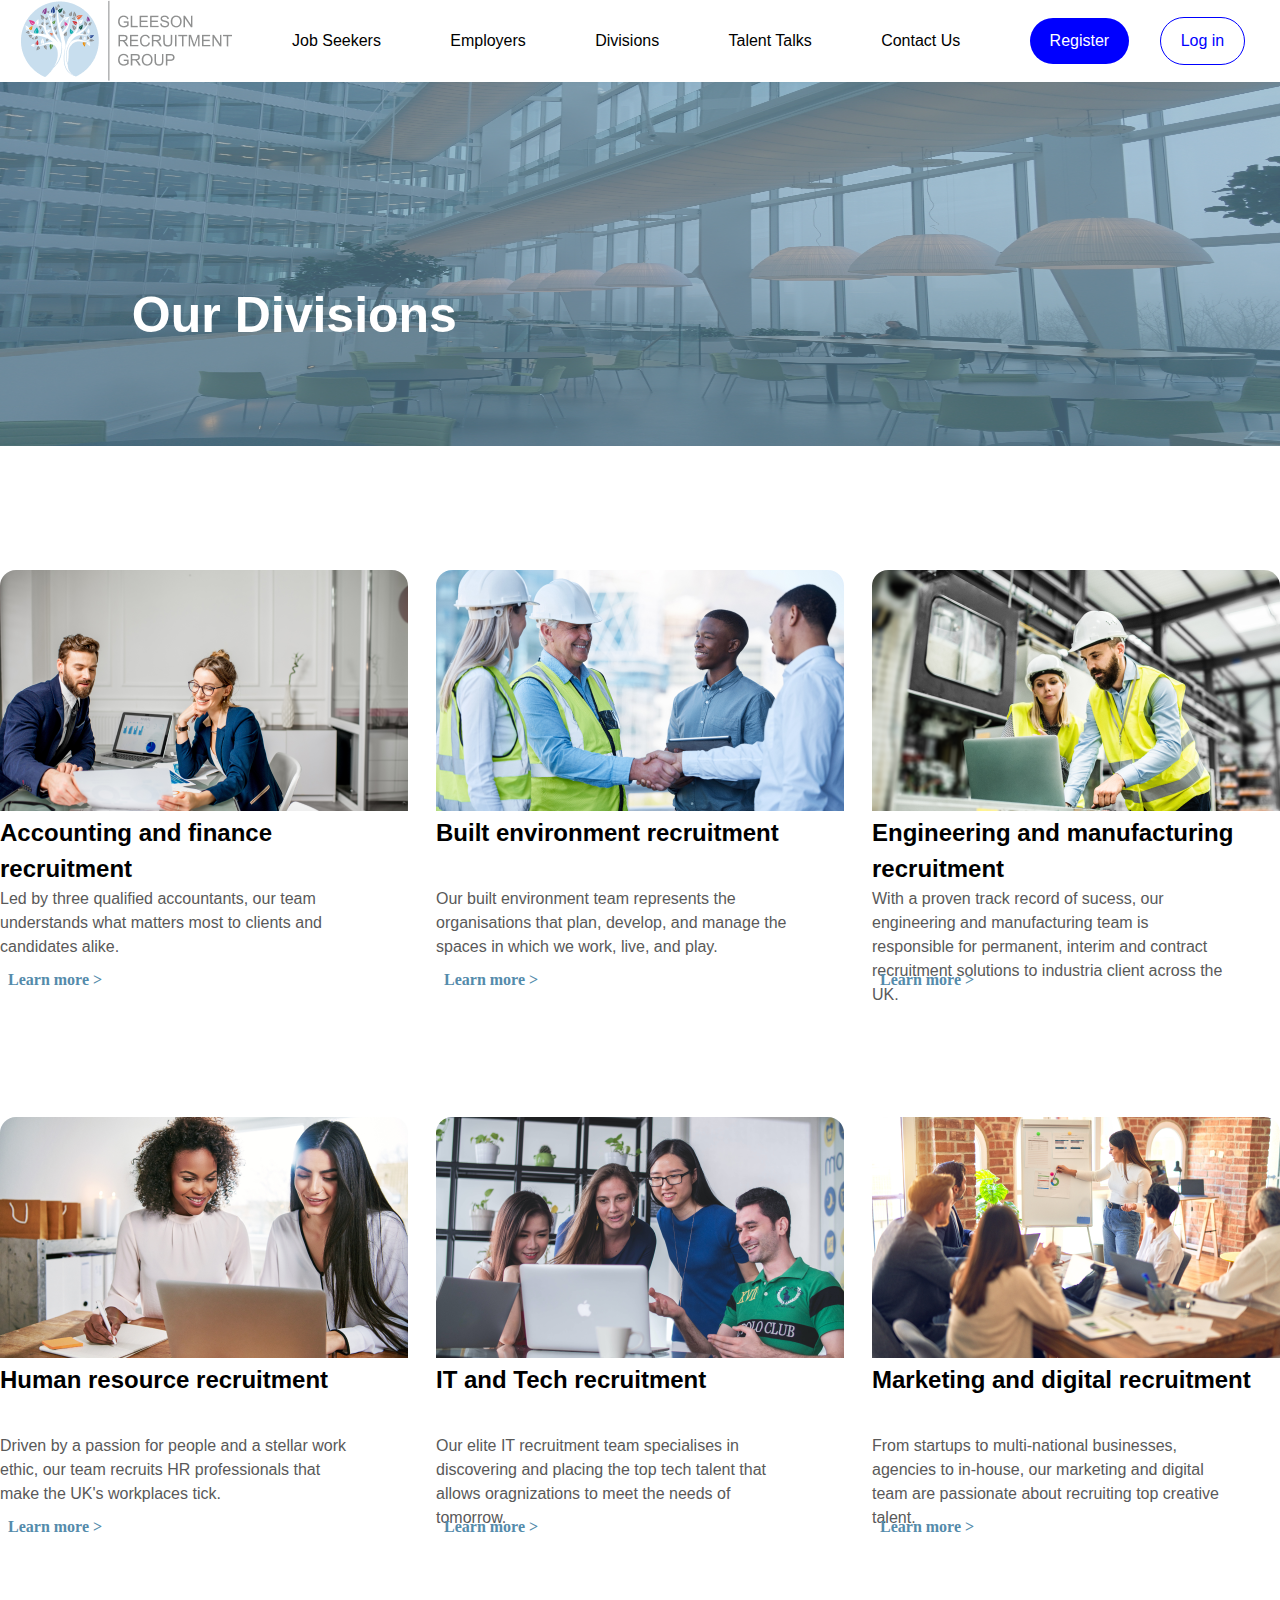
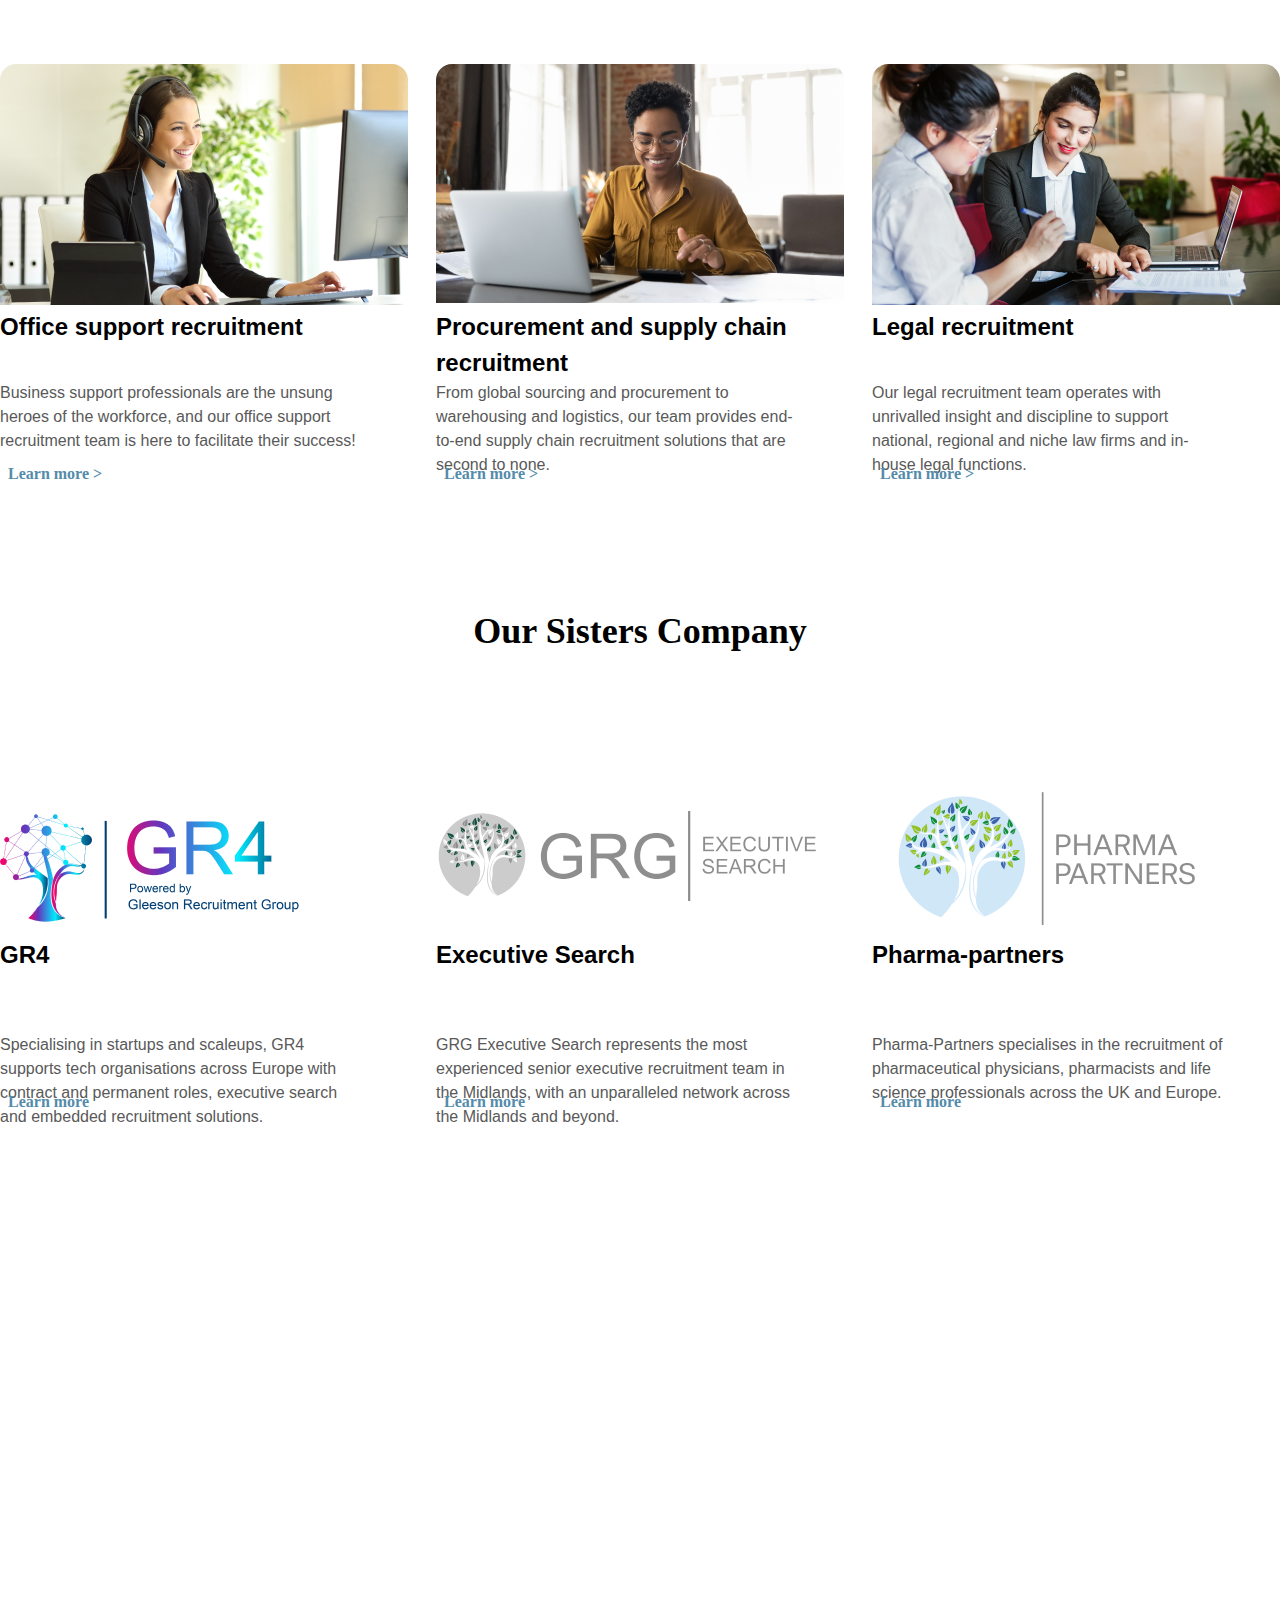
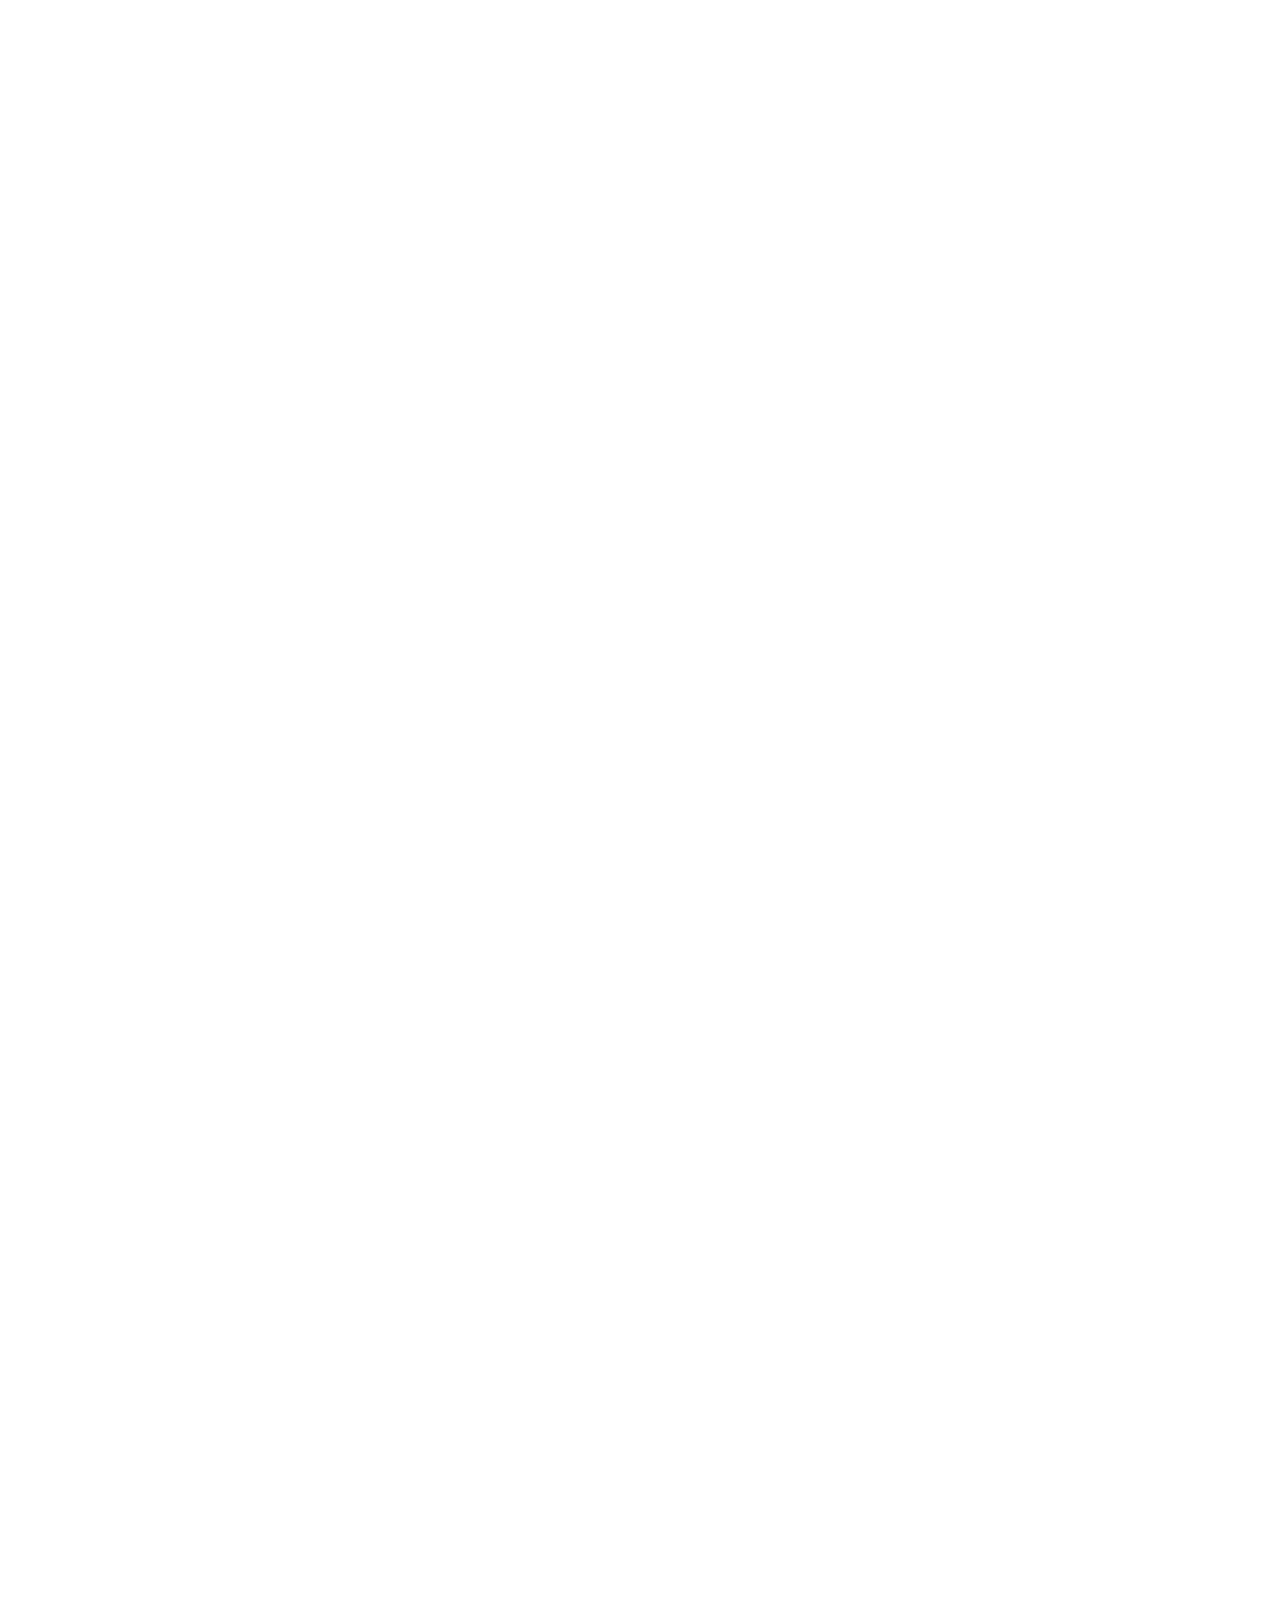
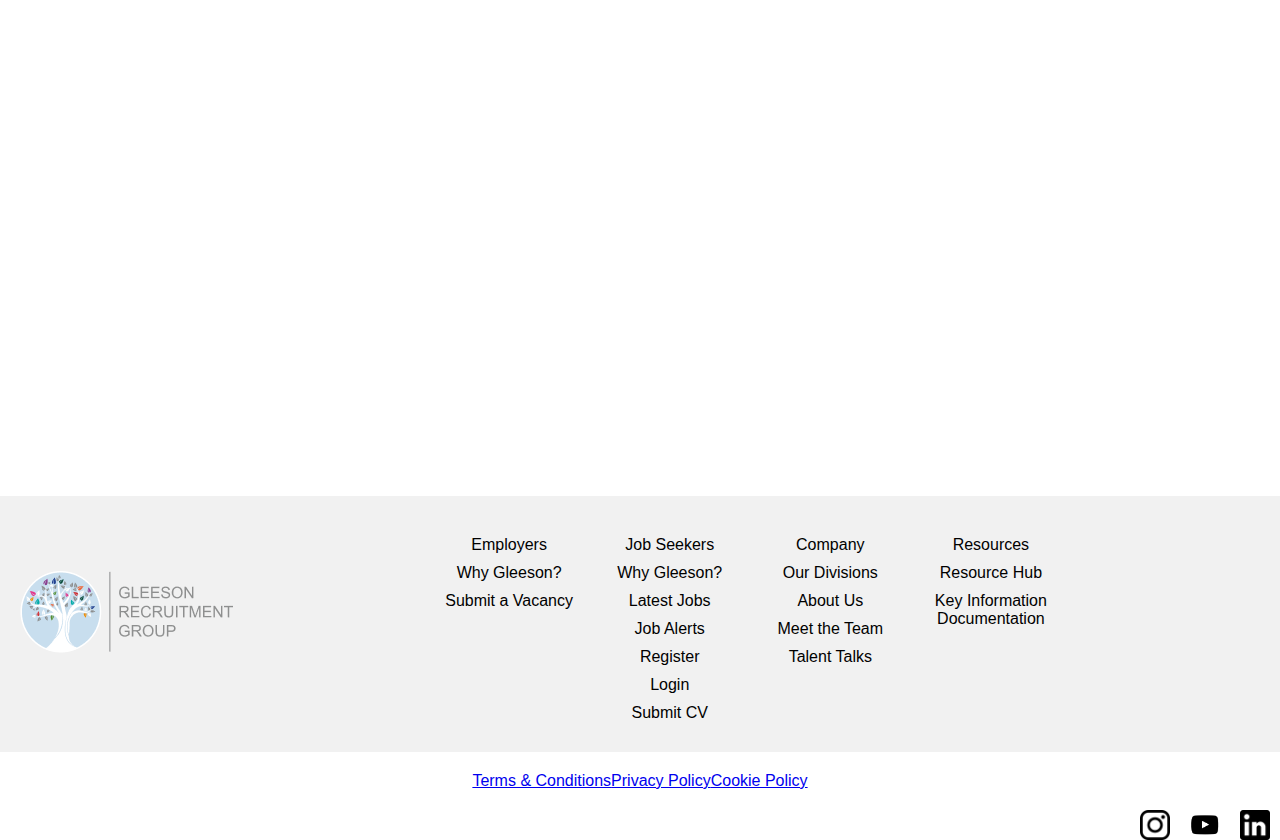
==== index.html @ 161038c1 "My first work" ====
<!DOCTYPE html>
<html lang="en">
<head>
    <meta charset="UTF-8">
    <meta name="viewport" content="width=device-width, initial-scale=1.0">
    <link rel="stylesheet" href="style.css">
    <title>Divisions</title>
</head>
<body>
    <nav>
        <img src="pictures/logo.png" alt="Gleeson Logo">
        <a class="dropdown-btn" href="#">Job Seekers</a>
        <a class="dropdown-btn" href="#">Employers</a>
        <a class="dropdown-btn" href="#">Divisions</a>
        <a class="dropdown-btn" href="#">Talent Talks</a>
        <a class="dropdown-btn" href="#">Contact Us</a>
        <div class="button-container">
            <button class="register-btn">Register</button>
            <button class="login-btn">Log in</button>
        </div>
    </nav>

    <div class="update">
        <img src="pictures/pic1.jpg" class="background">
        <div class="caption">Our Divisions </div>
    </div>

    <div class="card-container">
        <div class="card">
            <img src="pictures/accounting.png" alt="Accounting">
            <div class="card-content">
                <h3>Accounting and finance recruitment</h3>
                <p>Led by three qualified accountants, our team understands what matters most to clients and candidates alike.</p>
                <p class="learn-more">Learn more &gt;</p>
            </div>
        </div>
        <div class="card">
            <img src="pictures/fins.png" alt="Built Environment">
            <div class="card-content">
                <h3>Built environment recruitment</h3>
                <p>Our built environment team represents the organisations that plan, develop, and manage the spaces in which we work, live, and play.</p>
                <p class="learn-more">Learn more &gt;</p>
            </div>
        </div>
        <div class="card">
            <img src="pictures/technology.png" alt="Technology">
            <div class="card-content">
                <h3>Engineering and manufacturing recruitment </h3>
                <p>With a proven track record of sucess, our engineering and manufacturing team is responsible for permanent, interim and contract recruitment solutions to industria client across the UK.
                </p>
                <p class="learn-more">Learn more &gt;</p>
            </div>
        </div>
        <div class="card">
            <img src="pictures/human.png" alt="human resource">
            <div class="card-content">
                <h3>Human resource recruitment</h3>
                <p>Driven by a passion for people and a stellar work ethic, our team recruits HR professionals that make the UK's workplaces tick.</p>
                <p class="learn-more">Learn more &gt;</p>
            </div>
        </div>
        <div class="card">
            <img src="pictures/IT.png" alt="IT">
            <div class="card-content">
                <h3>IT and Tech recruitment</h3>
                <p>Our elite IT recruitment team specialises in discovering and placing the top tech talent that allows oragnizations to meet the needs of tomorrow.</p>
                <p class="learn-more">Learn more &gt;</p>
            </div>
        </div>
            <div class="card">
            <img src="pictures/marketing.png" alt="marketing">
            <div class="card-content">
                <h3>Marketing and digital recruitment</h3>
                <p>From startups to multi-national businesses, agencies to in-house, our marketing and digital team are passionate about recruiting top creative talent.</p>
                <p class="learn-more">Learn more &gt;</p>
            </div>
        </div>
            <div class="card">
            <img src="pictures/office.png" alt="office">
            <div class="card-content">
                <h3>Office support recruitment</h3>
                <p>Business support professionals are the unsung heroes of the workforce, and our office support recruitment team is here to facilitate their success!</p>
                <p class="learn-more">Learn more &gt;</p>
            </div>
        </div>
        <div class="card">
            <img src="pictures/Procurement.png" alt="Procurement">
            <div class="card-content">
                <h3>Procurement and supply chain recruitment</h3>
                <p>From global sourcing and procurement to warehousing and logistics, our team provides end-to-end supply chain recruitment solutions that are second to none.</p>
                <p class="learn-more">Learn more &gt;</p>
            </div>
        </div>
        <div class="card">
            <img src="pictures/legal.png" alt="office">
            <div class="card-content">
                <h3>Legal recruitment</h3>
                <p>Our legal recruitment team operates with unrivalled insight and discipline to support national, regional and niche law firms and in-house legal functions.</p>
                <p class="learn-more">Learn more &gt;</p>
            </div>
        </div>
    </div>

    <div class="Sister-header">
        <div class="Sister-Company">
            <h1>Our Sisters Company</h1>
        </div>
    </div>
    
        <div class="next-container">
            <div class="Company">
                <img src="pictures/GR4.png" alt="GR4">
                <div class="Company-info">
                    <h3>GR4</h3>
                    <p><br>Specialising in startups and scaleups, GR4 supports tech organisations across Europe with contract and permanent roles, executive search and embedded recruitment solutions.</p>
                    <p class="learn-more">Learn more</p>
                </div>
            </div>
            <div class="Company">
                <img src="pictures/GRG.png" alt="GRG" class="company-image">
                <div class="Company-info">
                    <h3>Executive Search</h3>
                    <p><br>GRG Executive Search represents the most experienced senior executive recruitment team in the Midlands, with an unparalleled network across the Midlands and beyond.</p>
                    <p class="learn-more">Learn more</p>
                </div>
            </div>
            <div class="Company">
                <img src="pictures/Pharma.png" alt="Pharma">
                <div class="Company-info">
                    <h3>Pharma-partners</h3>
                    <p><br>Pharma-Partners specialises in the recruitment of pharmaceutical physicians, pharmacists and life science professionals across the UK and Europe.</p>
                    <p class="learn-more">Learn more</p>
                </div>
            </div>
        </div>
        


    <div class="footer">
        <div class="footer-logo">
            <img class="logo" src="pictures/logo.png" alt="Gleeson Logo">
        </div>
        <div class="footer-links">
            <div class="footer-column">
                <a href="#">Employers</a>
                <a href="#">Why Gleeson?</a>
                <a href="#">Submit a Vacancy</a>
            </div>
            <div class="footer-column">
                <a href="#">Job Seekers</a>
                <a href="#">Why Gleeson?</a>
                <a href="#">Latest Jobs</a>
                <a href="#">Job Alerts</a>
                <a href="#">Register</a>
                <a href="#">Login</a>
                <a href="#">Submit CV</a>
            </div>
            <div class="footer-column">
                <a href="#">Company</a>
                <a href="#">Our Divisions</a>
                <a href="#">About Us</a>
                <a href="#">Meet the Team</a>
                <a href="#">Talent Talks</a>
            </div>
            <div class="footer-column">
                <a href="#">Resources</a>
                <a href="#">Resource Hub</a>
                <a href="#">Key Information Documentation</a>
            </div>
        </div>

        <div class="footer-line"></div>

    </div>

    <div class="centered-text">
        <a href="#">Terms & Conditions</a>
        <a href="#">Privacy Policy</a>
        <a href="#">Cookie Policy</a>
    </div>

    <div class="social-icons">
        <img class="icon" src="pictures/ig.png" alt="Instagram Logo">
        <img class="icon" src="pictures/yt.webp" alt="YouTube Logo">
        <img class="icon" src="pictures/in.png" alt="LinkedIn Logo">
    </div>

    

    

</body>
</html>
---- style.css ----
*{
    margin: 0px;
    padding: 0%;
    box-sizing: border-box;
    font-family: sans-serif;
}
body {
    font-family: Arial, sans-serif;
    margin: 0;
    padding: 0;
    background-color: white;
}


nav {
    background-color: white;
    box-shadow: 0 2px 4px rgba(0, 0, 0, 0.1);
    overflow: hidden;
    display: flex;
    align-items: center;
    justify-content: space-around;
}


nav a, .dropdown-btn {
    float: left;
    display: block;
    color: black;
    text-align: center;
    padding: 14px 16px;
    text-decoration: none;
}


nav a img {
    vertical-align: middle;
    margin-right: 8px;
}


nav a:hover, .dropdown-btn:hover {
    background-color: #ddd;
    color: black;
}


.login-btn {
    border-radius: 60px;
    background-color: white;
    color: blue;
    border: 1px solid blue;
    padding: 14px 20px;
    margin: 8px 16px;
    text-align: center;
    text-decoration: none;
    display: inline-block;
    font-size: 16px;
    cursor: pointer;
}


.register-btn {
    border-radius: 60px;
    background-color: blue;
    color: white;
    border: none;
    padding: 14px 20px;
    margin: 8px 16px;
    text-align: center;
    text-decoration: none;
    display: inline-block;
    font-size: 16px;
    cursor: pointer;
    margin-right: 10px;
}


.caption {
    position: absolute;
    top: 35%;
    left: 20%;
    transform: translate(-50%, -50%);
    font-size: 50px;
    color: white;
    margin-left: 3%;
    font-weight: bold ;
}


.background {
    display: flex;
    width: 100%;
    height: 364px;
    opacity: 0.4;
}


.update {
    background: #548BABD9;
   
}
.footer {
    background-color: #f1f1f1;
    padding: 20px;
    text-align: center;
    margin-top: 100%;
    display: flex;
    align-items: center;
    justify-content: space-between;
  }
  
  
  .footer-logo {
    text-align: left;
    margin-bottom: 20px;
  }
  
  
  .footer-links {
    display: flex;
    justify-content: space-around;
    flex-wrap: wrap;
    margin-top: 20px;
  }
  
  
  .footer-column {
    flex: 1;
    margin: 0 10px;
  }
  
  
  .footer-column a {
    display: block;
    color: black;
    text-decoration: none;
    margin-bottom: 10px;
  }
  
  
  .footer-column a:hover {
    color: blue;
  }
  
  
  .footer-line {
    border-top: 1px solid #ddd;
    margin-top: 20px;
    padding-top: 20px;
  }
  
  
  .social-icons {
    display: flex;
    justify-content: flex-end;
    margin-top: 20px;
  }
  
  
  .social-icons img {
    width: 30px;
    margin: 0 10px;
  }
  
  
  .centered-text {
    text-align: center;
    margin-top: 20px;
    display: flex;
    justify-content: center;
  }
  
  .card-container {
    display: grid;
    grid-template-columns: repeat(3, 1fr);
    gap: 28px;
    justify-content: center;
    width: 1280px; 
    height: 1661px; 
    margin-top: 100px;
    border-radius: 0px 0px 16px 16px;
    padding: 24px;
  }

  .card:hover {
  background-color:#548BAB;
  color: white;
  border-radius: 16px 16px 0 0;
  }

  
  .learn-more {
  font-family: Work Sans;
  font-size: 16px;
  font-weight: 700;
  line-height: 26px;
  letter-spacing: 0em;
  text-align: left;
  width: fit-content;
  height: fit-content;
  padding: 8px;
  color: #548BAB; 
  cursor: pointer; 
  display: inline-block; 
}

.learn-more:hover {
  color: white; 
  background-color: #548BAB; 

}

.card:hover .learn-more {
  color: white; 
  
}
.card img {
  border-radius: 16px 16px 0 0;
}

.card-container {
  display: grid;
  grid-template-columns: repeat(3, 408px); 
  gap: 28px; 
  justify-content: center;
  width: 1280px; 
  height: 1661px;
  margin: 100px auto 0; 
  padding: 24px;
  
}

p {
    
    font-family: Inter, sans-serif;
    width: 360px;
    height: 72px;
    font-size: 16px;
    font-weight: 400;
    line-height: 24px;
    letter-spacing: 0px;
    text-align: left;
    color: #595959;
}

h3 {
    
    font-family: Montserrat, sans-serif;
    font-size: 24px;
    height: 72px;
    font-weight: 700; 
    line-height: 36px;
    letter-spacing: 0px;
    text-align: left;
}

.Sister-header {
    text-align: center;
}

.Sister-Company h1 {
    font-family: Montserrat;
    font-size: 36px;
    font-weight: 700;
    line-height: 48px;
    letter-spacing: 0px;
    text-align: center;
}

.next-container {
  display: grid;
  grid-template-columns: repeat(3, 408px); 
  gap: 28px; 
  justify-content: center;
  width: 1280px; 
  height: 1661px; 
  margin: 100px auto 0;
  padding: 24px;
}

.Company {
  margin-bottom: 20px; 
}

.learn-more{
  border-radius: 60px;
}
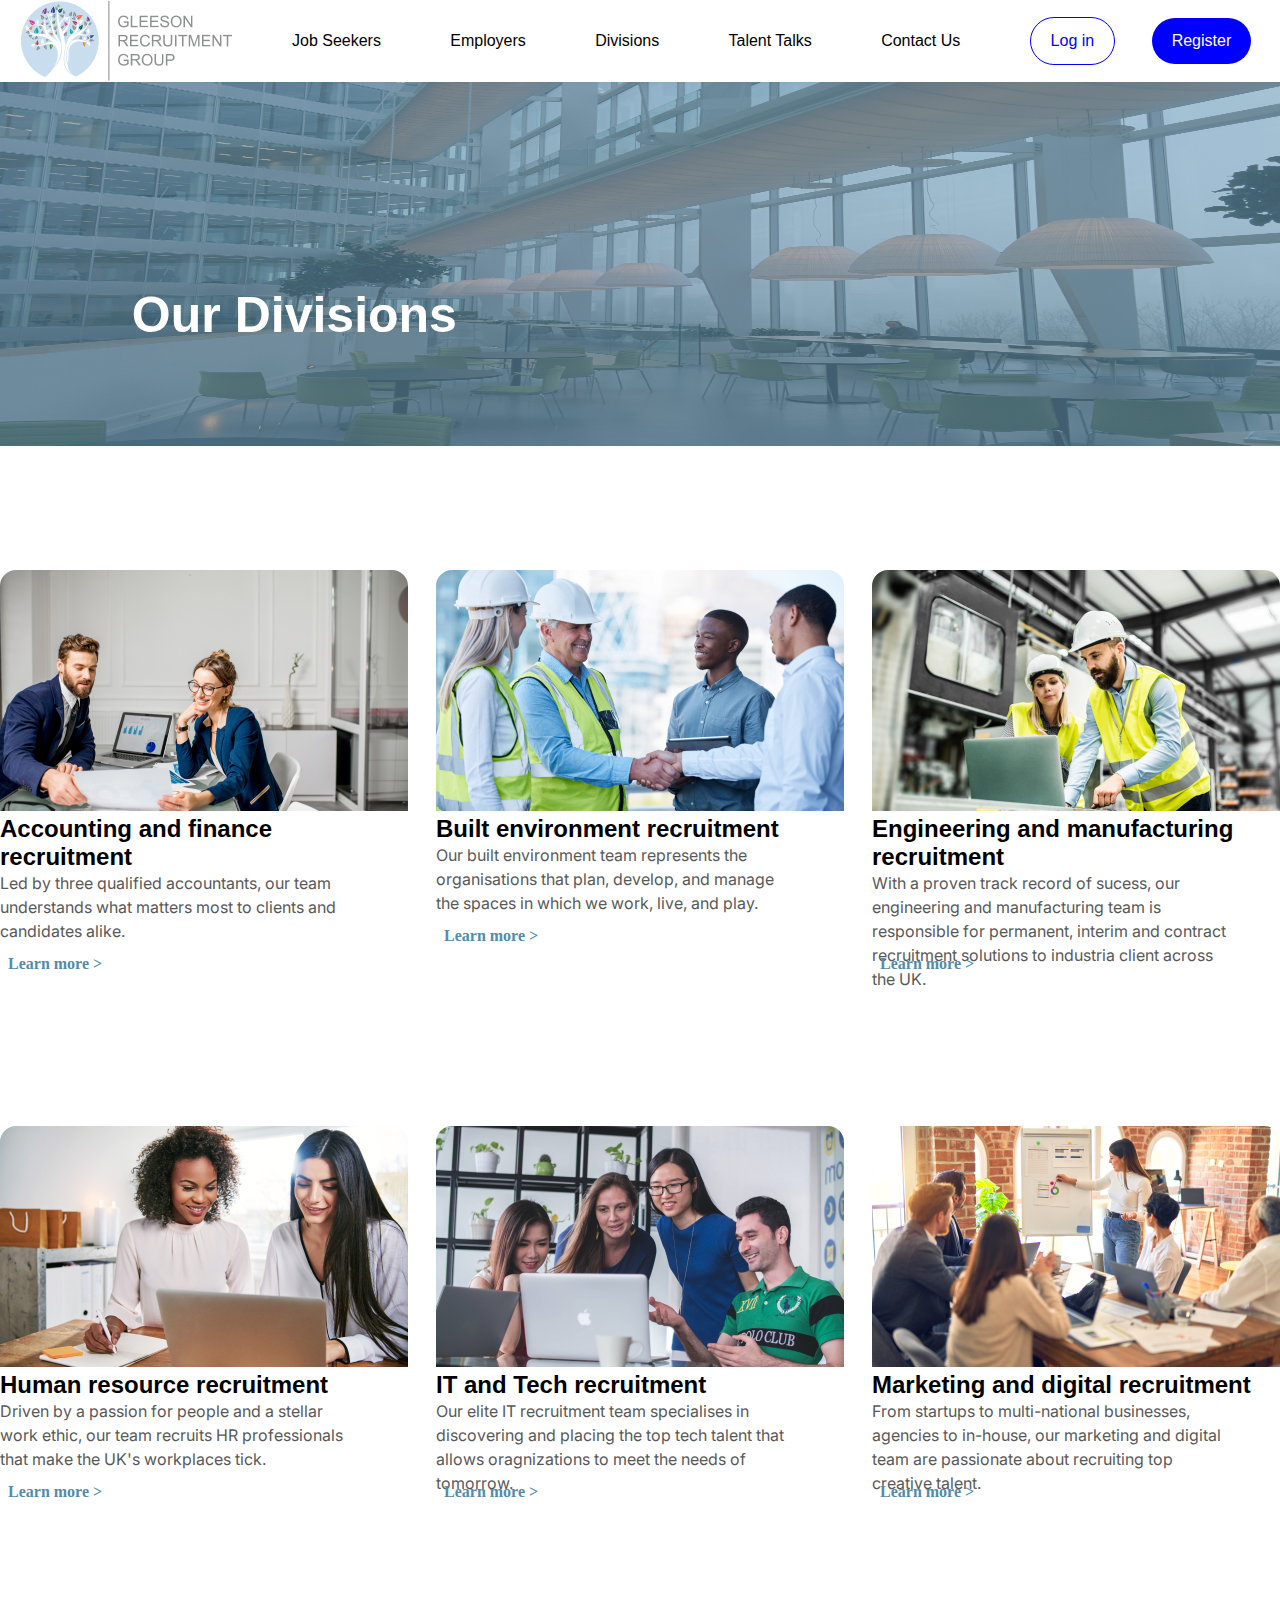
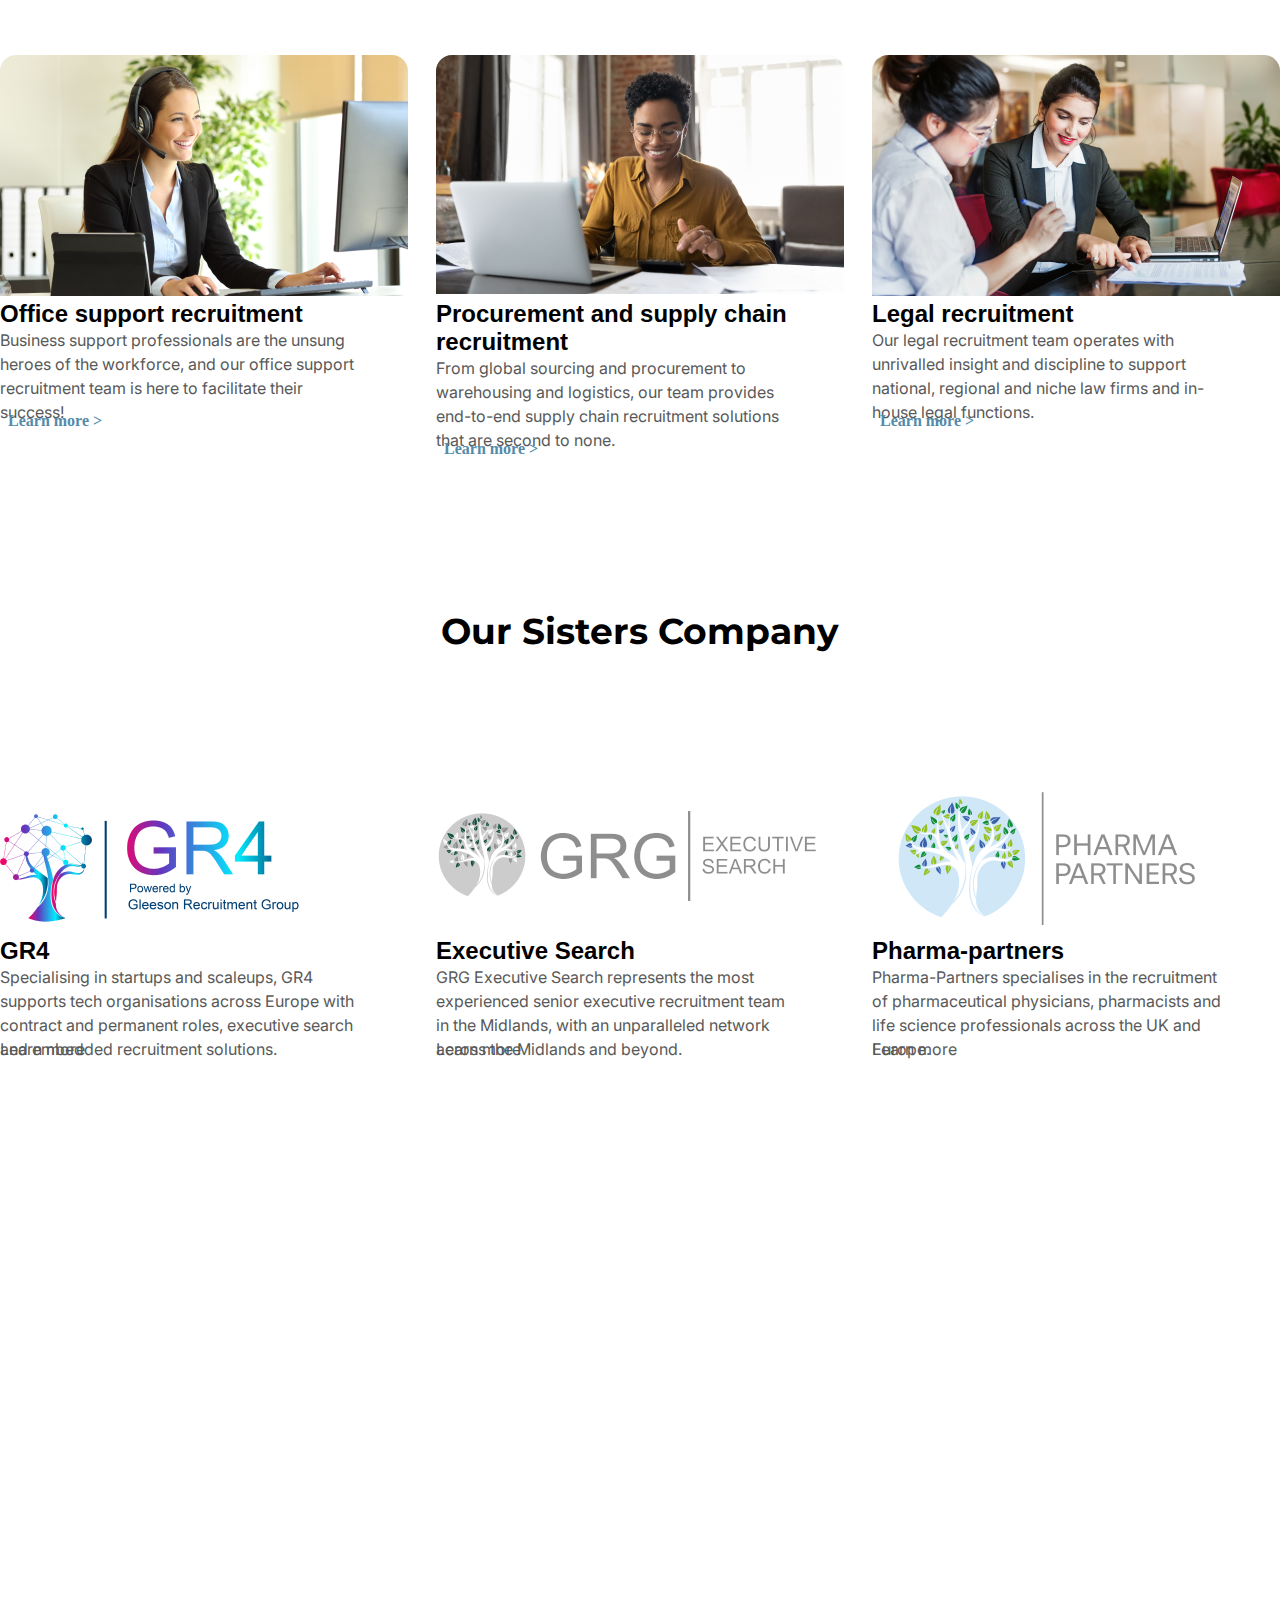
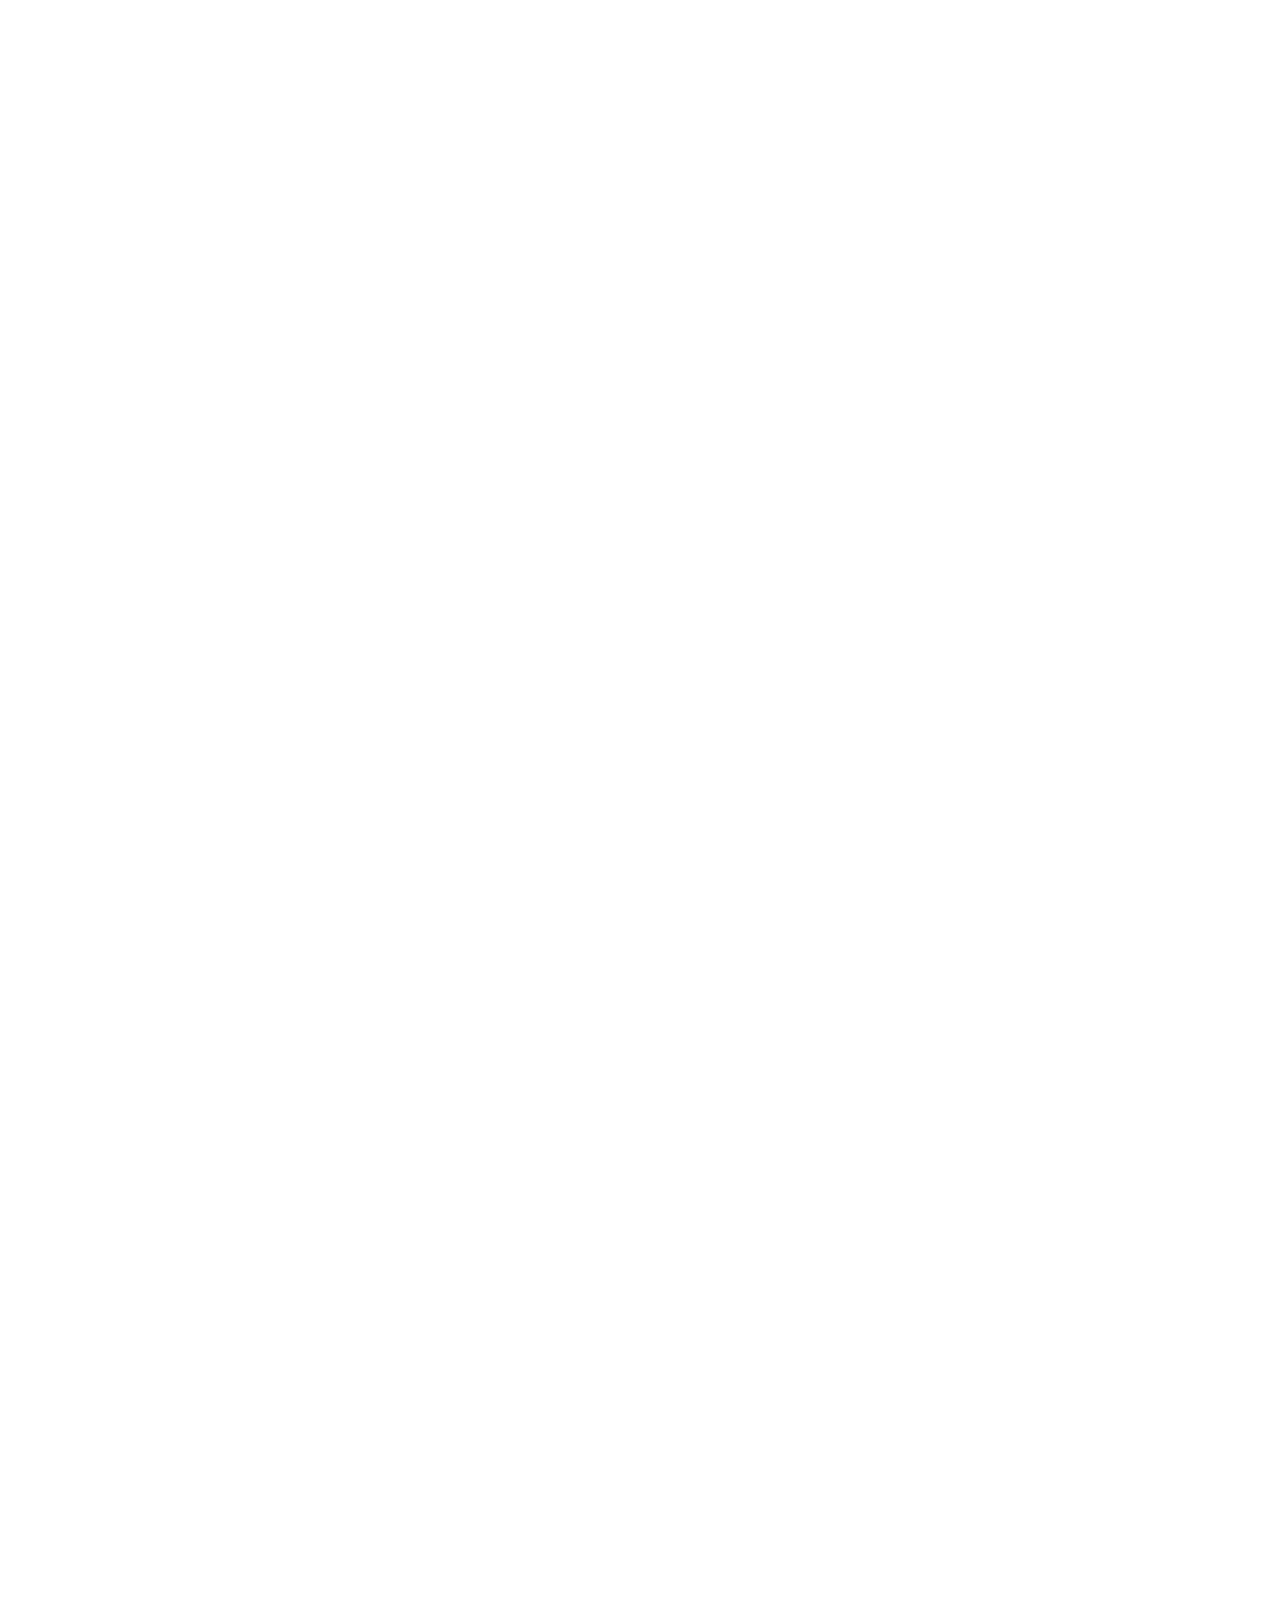
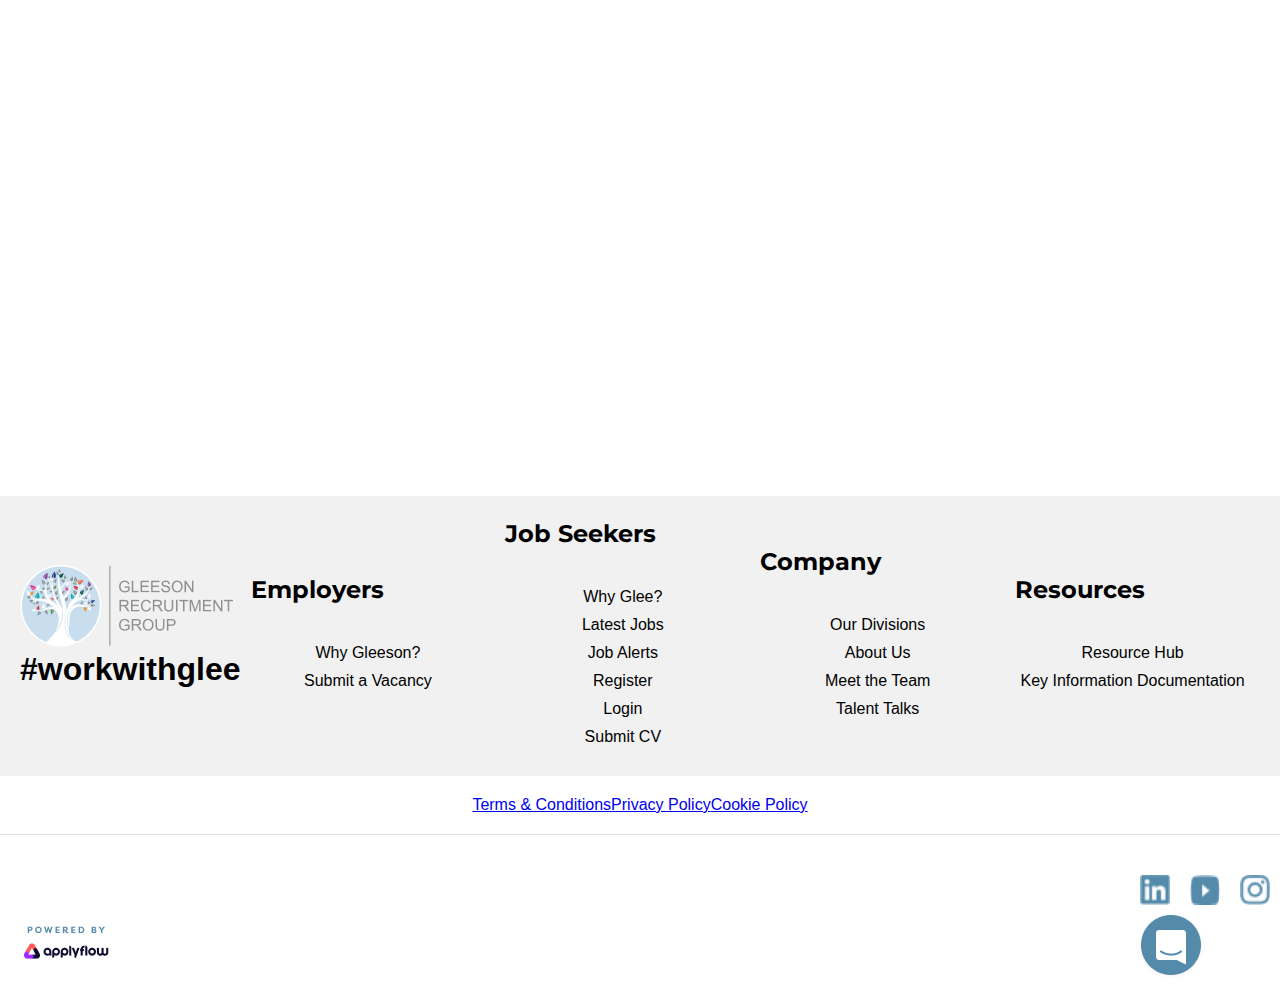
==== commit a5d14778: "first commit" ====
--- a/index.html
+++ b/index.html
@@ -1,22 +1,27 @@
 <!DOCTYPE html>
 <html lang="en">
+ 
 <head>
+    <link rel="preconnect" href="https://fonts.googleapis.com">
+    <link rel="preconnect" href="https://fonts.gstatic.com" crossorigin>
+    <link href="https://fonts.googleapis.com/css2?family=Inter:wght@200&family=Montserrat:wght@100&display=swap" rel="stylesheet">
     <meta charset="UTF-8">
     <meta name="viewport" content="width=device-width, initial-scale=1.0">
-    <link rel="stylesheet" href="style.css">
+    <link rel="stylesheet" href="/style.css">
+    <link rel="stylesheet" href="https://cdnjs.cloudflare.com/ajax/libs/font-awesome/5.15.3/css/all.min.css">
     <title>Divisions</title>
 </head>
 <body>
     <nav>
-        <img src="pictures/logo.png" alt="Gleeson Logo">
+        <img src="GleesonL.png" alt="Gleeson Logo">
         <a class="dropdown-btn" href="#">Job Seekers</a>
         <a class="dropdown-btn" href="#">Employers</a>
         <a class="dropdown-btn" href="#">Divisions</a>
         <a class="dropdown-btn" href="#">Talent Talks</a>
         <a class="dropdown-btn" href="#">Contact Us</a>
         <div class="button-container">
+            <button class="login-btn">Log in</button>
             <button class="register-btn">Register</button>
-            <button class="login-btn">Log in</button>
         </div>
     </nav>
 
@@ -25,85 +30,86 @@
         <div class="caption">Our Divisions </div>
     </div>
 
+    
     <div class="card-container">
         <div class="card">
             <img src="pictures/accounting.png" alt="Accounting">
             <div class="card-content">
-                <h3>Accounting and finance recruitment</h3>
-                <p>Led by three qualified accountants, our team understands what matters most to clients and candidates alike.</p>
-                <p class="learn-more">Learn more &gt;</p>
-            </div>
-        </div>
+                <h2 class="class1">Accounting and finance recruitment</h2>
+                <p class="paragraph">Led by three qualified accountants, our team understands what matters most to clients and candidates alike.</p>
+                <p class="learn-more">Learn more &gt;</p>
+            </div>
+        </div>
+
         <div class="card">
             <img src="pictures/fins.png" alt="Built Environment">
             <div class="card-content">
-                <h3>Built environment recruitment</h3>
-                <p>Our built environment team represents the organisations that plan, develop, and manage the spaces in which we work, live, and play.</p>
-                <p class="learn-more">Learn more &gt;</p>
-            </div>
-        </div>
-        <div class="card">
-            <img src="pictures/technology.png" alt="Technology">
-            <div class="card-content">
-                <h3>Engineering and manufacturing recruitment </h3>
-                <p>With a proven track record of sucess, our engineering and manufacturing team is responsible for permanent, interim and contract recruitment solutions to industria client across the UK.
-                </p>
-                <p class="learn-more">Learn more &gt;</p>
-            </div>
-        </div>
+                <h2 class="class1">Built environment recruitment</h2>
+                <p class="paragraph">Our built environment team represents the organisations that plan, develop, and manage the spaces in which we work, live, and play.</p>
+                <p class="learn-more">Learn more &gt;</p>
+            </div>
+        </div>
+
+    <div class="card">
+        <img src="pictures/technology.png" alt="Technology">
+        <div class="card-content">
+            <h2 class="class1">Engineering and manufacturing recruitment </h2>
+            <p class="paragraph">With a proven track record of sucess, our engineering and manufacturing team is responsible for permanent, interim and contract recruitment solutions to industria client across the UK.
+            </p>
+            <p class="learn-more">Learn more &gt;</p>
+        </div>
+    </div>
+
         <div class="card">
             <img src="pictures/human.png" alt="human resource">
             <div class="card-content">
-                <h3>Human resource recruitment</h3>
-                <p>Driven by a passion for people and a stellar work ethic, our team recruits HR professionals that make the UK's workplaces tick.</p>
-                <p class="learn-more">Learn more &gt;</p>
-            </div>
-        </div>
+                <h2 class="class1">Human resource recruitment</h2>
+                <p class="paragraph">Driven by a passion for people and a stellar work ethic, our team recruits HR professionals that make the UK's workplaces tick.</p>
+                <p class="learn-more">Learn more &gt;</p>
+            </div>
+        </div>
+
         <div class="card">
             <img src="pictures/IT.png" alt="IT">
             <div class="card-content">
-                <h3>IT and Tech recruitment</h3>
-                <p>Our elite IT recruitment team specialises in discovering and placing the top tech talent that allows oragnizations to meet the needs of tomorrow.</p>
-                <p class="learn-more">Learn more &gt;</p>
-            </div>
-        </div>
+                <h2 class="class1">IT and Tech recruitment</h2>
+                <p class="paragraph">Our elite IT recruitment team specialises in discovering and placing the top tech talent that allows oragnizations to meet the needs of tomorrow.</p>
+                <p class="learn-more">Learn more &gt;</p>
+            </div>
+        </div>
+
             <div class="card">
             <img src="pictures/marketing.png" alt="marketing">
-            <div class="card-content">
-                <h3>Marketing and digital recruitment</h3>
-                <p>From startups to multi-national businesses, agencies to in-house, our marketing and digital team are passionate about recruiting top creative talent.</p>
-                <p class="learn-more">Learn more &gt;</p>
-            </div>
-        </div>
-            <div class="card">
+                <h2 class="class1">Marketing and digital recruitment</h2>
+                <p class="paragraph">From startups to multi-national businesses, agencies to in-house, our marketing and digital team are passionate about recruiting top creative talent.</p>
+                <p class="learn-more">Learn more &gt;</p>
+            </div>
+
+        <div class="card">
             <img src="pictures/office.png" alt="office">
-            <div class="card-content">
-                <h3>Office support recruitment</h3>
-                <p>Business support professionals are the unsung heroes of the workforce, and our office support recruitment team is here to facilitate their success!</p>
-                <p class="learn-more">Learn more &gt;</p>
-            </div>
-        </div>
+                <h2 class="class1">Office support recruitment</h2>
+                <p class="paragraph">Business support professionals are the unsung heroes of the workforce, and our office support recruitment team is here to facilitate their success!</p>
+                <p class="learn-more">Learn more &gt;</p>
+        </div>
+
         <div class="card">
             <img src="pictures/Procurement.png" alt="Procurement">
-            <div class="card-content">
-                <h3>Procurement and supply chain recruitment</h3>
-                <p>From global sourcing and procurement to warehousing and logistics, our team provides end-to-end supply chain recruitment solutions that are second to none.</p>
-                <p class="learn-more">Learn more &gt;</p>
-            </div>
-        </div>
+                <h2 class="class1">Procurement and supply chain recruitment</h2>
+             <p class="paragraph">From global sourcing and procurement to warehousing and logistics, our team provides end-to-end supply chain recruitment solutions that are second to none.</p>
+                <p class="learn-more">Learn more &gt;</p>
+        </div>
+
         <div class="card">
             <img src="pictures/legal.png" alt="office">
-            <div class="card-content">
-                <h3>Legal recruitment</h3>
-                <p>Our legal recruitment team operates with unrivalled insight and discipline to support national, regional and niche law firms and in-house legal functions.</p>
-                <p class="learn-more">Learn more &gt;</p>
-            </div>
+                <h2 class="class1">Legal recruitment</h2>
+                <p class="paragraph">Our legal recruitment team operates with unrivalled insight and discipline to support national, regional and niche law firms and in-house legal functions.</p>
+                <p class="learn-more">Learn more &gt;</p>
         </div>
     </div>
 
     <div class="Sister-header">
         <div class="Sister-Company">
-            <h1>Our Sisters Company</h1>
+            <h1 class="sisters">Our Sisters Company</h1>
         </div>
     </div>
     
@@ -111,83 +117,116 @@
             <div class="Company">
                 <img src="pictures/GR4.png" alt="GR4">
                 <div class="Company-info">
-                    <h3>GR4</h3>
-                    <p><br>Specialising in startups and scaleups, GR4 supports tech organisations across Europe with contract and permanent roles, executive search and embedded recruitment solutions.</p>
-                    <p class="learn-more">Learn more</p>
-                </div>
-            </div>
+                    <h2 class="header2">GR4</h2>
+                    <p class="paragraph">Specialising in startups and scaleups, GR4 supports tech organisations across Europe with contract and permanent roles, executive search and embedded recruitment solutions.</p>
+                    <p class="btn-learn1">Learn more</p>
+                </div>
+            </div>
+
             <div class="Company">
                 <img src="pictures/GRG.png" alt="GRG" class="company-image">
                 <div class="Company-info">
-                    <h3>Executive Search</h3>
-                    <p><br>GRG Executive Search represents the most experienced senior executive recruitment team in the Midlands, with an unparalleled network across the Midlands and beyond.</p>
-                    <p class="learn-more">Learn more</p>
-                </div>
-            </div>
+                    <h2 class="header2">Executive Search</h2>
+                    <p class="paragraph">GRG Executive Search represents the most experienced senior executive recruitment team in the Midlands, with an unparalleled network across the Midlands and beyond.</p>
+                    <p class="btn-learn2">Learn more</p>
+                </div>
+            </div>
+
             <div class="Company">
                 <img src="pictures/Pharma.png" alt="Pharma">
                 <div class="Company-info">
-                    <h3>Pharma-partners</h3>
-                    <p><br>Pharma-Partners specialises in the recruitment of pharmaceutical physicians, pharmacists and life science professionals across the UK and Europe.</p>
-                    <p class="learn-more">Learn more</p>
-                </div>
-            </div>
-        </div>
-        
-
-
-    <div class="footer">
+                    <h2 class="header2">Pharma-partners</h2>
+                    <p class="paragraph">Pharma-Partners specialises in the recruitment of pharmaceutical physicians, pharmacists and life science professionals across the UK and Europe.</p>
+                    <p class="btn-learn3">Learn more</p>
+                </div>
+            </div>
+        </div>
+
+  </div>
+  <div class="footer">
+    <div class="footer-left">
         <div class="footer-logo">
-            <img class="logo" src="pictures/logo.png" alt="Gleeson Logo">
-        </div>
-        <div class="footer-links">
-            <div class="footer-column">
-                <a href="#">Employers</a>
-                <a href="#">Why Gleeson?</a>
-                <a href="#">Submit a Vacancy</a>
-            </div>
-            <div class="footer-column">
-                <a href="#">Job Seekers</a>
-                <a href="#">Why Gleeson?</a>
-                <a href="#">Latest Jobs</a>
-                <a href="#">Job Alerts</a>
-                <a href="#">Register</a>
-                <a href="#">Login</a>
-                <a href="#">Submit CV</a>
-            </div>
-            <div class="footer-column">
-                <a href="#">Company</a>
-                <a href="#">Our Divisions</a>
-                <a href="#">About Us</a>
-                <a href="#">Meet the Team</a>
-                <a href="#">Talent Talks</a>
-            </div>
-            <div class="footer-column">
-                <a href="#">Resources</a>
-                <a href="#">Resource Hub</a>
-                <a href="#">Key Information Documentation</a>
-            </div>
-        </div>
-
-        <div class="footer-line"></div>
-
-    </div>
-
-    <div class="centered-text">
-        <a href="#">Terms & Conditions</a>
-        <a href="#">Privacy Policy</a>
-        <a href="#">Cookie Policy</a>
-    </div>
-
-    <div class="social-icons">
-        <img class="icon" src="pictures/ig.png" alt="Instagram Logo">
-        <img class="icon" src="pictures/yt.webp" alt="YouTube Logo">
-        <img class="icon" src="pictures/in.png" alt="LinkedIn Logo">
-    </div>
-
-    
-
-    
-
-</body>
-</html>+            <img class="footerLogo" src="pictures/Group.png" alt="Gleeson Logo">
+            <h1 class="glee">#workwithglee</h1>
+        </div>
+    </div>
+
+
+<!-- <div class="footer-links"> -->
+
+    <div class="footer-column">
+
+      <h3>Employers</h3>
+
+      <a href="#">Why Gleeson?</a>
+
+      <a href="#">Submit a Vacancy</a>
+
+    </div>
+
+    <div class="footer-column">
+
+      <h3>Job Seekers</h3>
+
+      <a href="#">Why Glee?</a>
+
+      <a href="#">Latest Jobs</a>
+
+      <a href="#">Job Alerts</a>
+
+      <a href="#">Register</a>
+
+      <a href="#">Login</a>
+
+      <a href="#">Submit CV</a>
+
+    </div>
+
+    <div class="footer-column">
+
+      <h3>Company</h3>
+
+      <a href="#">Our Divisions</a>
+
+      <a href="#">About Us</a>
+
+      <a href="#">Meet the Team</a>
+
+      <a href="#">Talent Talks</a>
+
+    </div>
+
+    <div class="footer-column">
+
+      <h3>Resources</h3>
+
+      <a href="#">Resource Hub</a>
+
+      <a href="#">Key Information Documentation</a>
+
+    </div>
+  </div>
+
+<!-- </div> -->
+                <div class="centered-text">
+                    <a href="#">Terms & Conditions</a>
+                    <a href="#">Privacy Policy</a>
+                    <a href="#">Cookie Policy</a>
+                </div>
+              
+                <div class="footer-line">
+                 
+                </div>
+                <div class="social-icons">
+                    <img class="icon" src="pictures/In.png" alt="LinkedIn Logo">
+                    <img class="icon" src="pictures/Youtube.png" alt="YouTube Logo">
+                    <img class="icon" src="pictures/IG.png" alt="Instagram Logo">
+                </div>
+              
+                
+                <div class="bott">
+                    <img src="pictures/desktop.png" alt="Desktop Logo">
+                </div>
+                
+
+ 